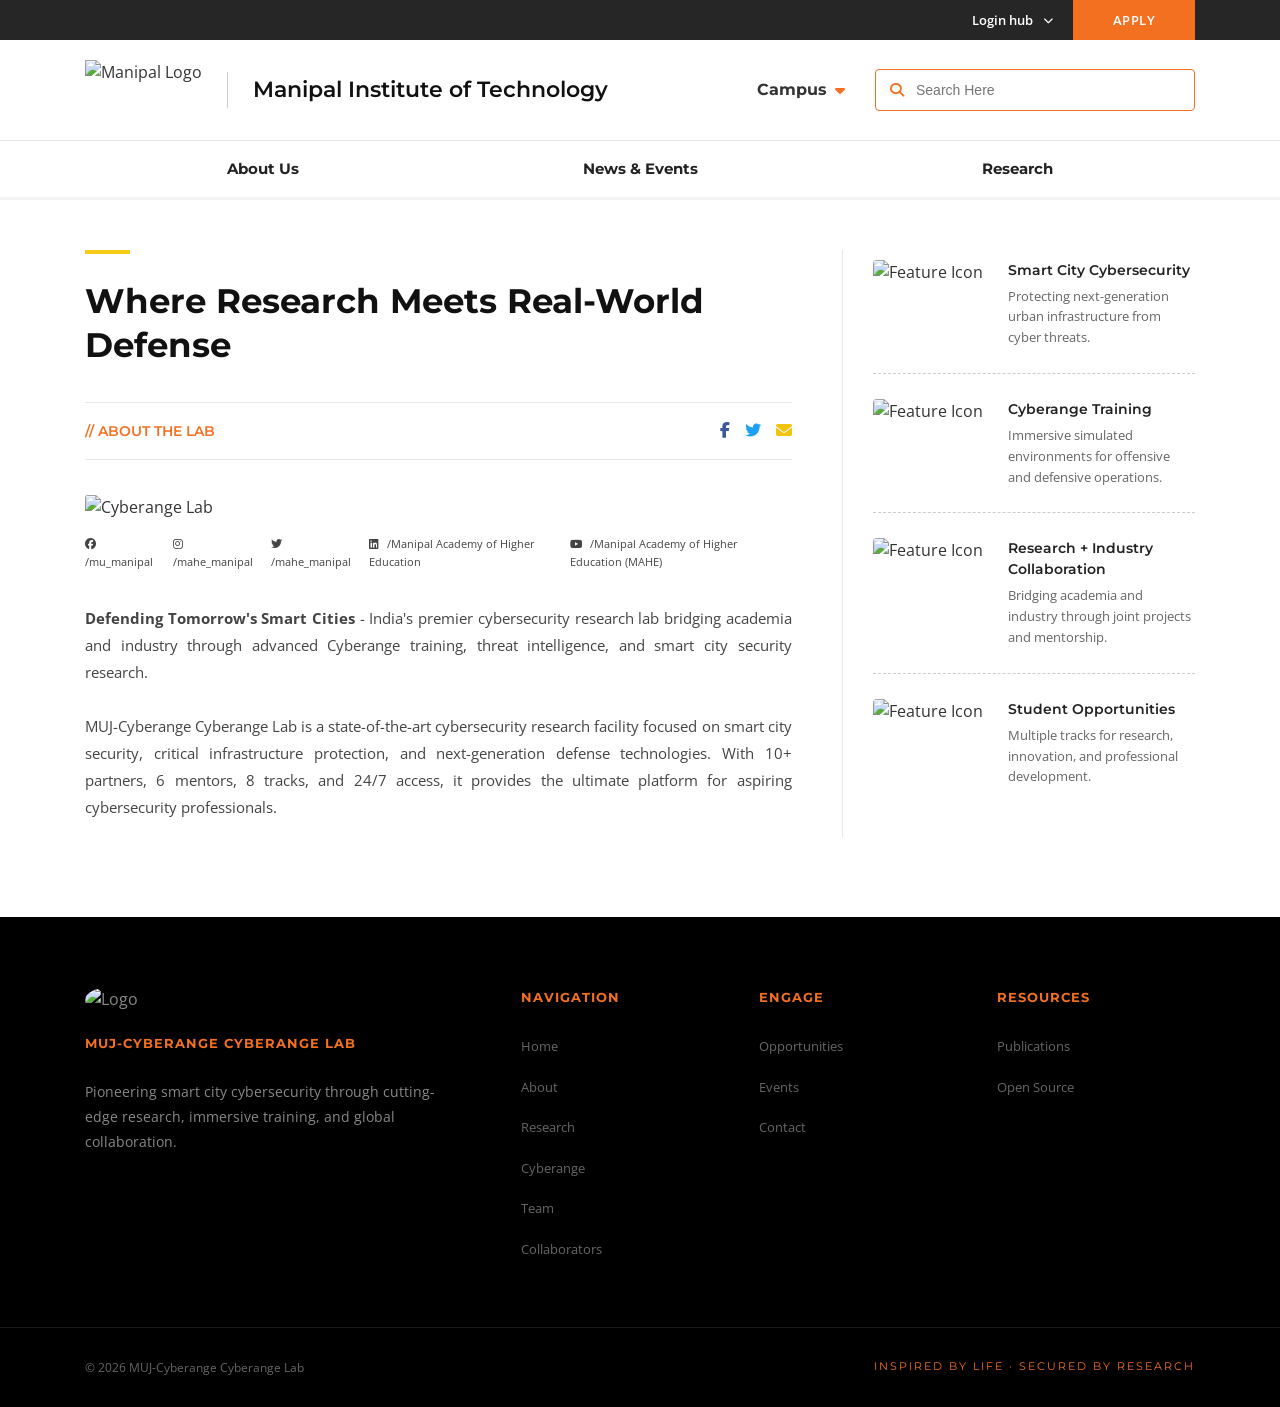
==== index.html @ 20b035b1 "Rename homepage.html to index.html for Vercel deployment" ====
<!DOCTYPE html>
<html lang="en">

<head>
    <meta charset="UTF-8">
    <meta name="viewport" content="width=device-width, initial-scale=1.0">
    <title>MUJ x Cyberange Lab</title>
    <link
        href="https://fonts.googleapis.com/css2?family=Open+Sans:wght@400;600;700&family=Montserrat:wght@500;600;700&display=swap"
        rel="stylesheet">
    <link rel="stylesheet" href="https://cdnjs.cloudflare.com/ajax/libs/font-awesome/6.4.0/css/all.min.css">
    <style>
        :root {
            --primary-orange: #f37021;
            --dark-grey: #262626;
            --light-bg: #f2f3f5;
            --text-main: #333333;
            --text-light: #666666;
            --border-color: #e6e6e6;
            --font-main: 'Open Sans', sans-serif;
            --font-head: 'Montserrat', sans-serif;
        }

        * {
            margin: 0;
            padding: 0;
            box-sizing: border-box;
        }

        body {
            font-family: var(--font-main);
            color: var(--text-main);
            line-height: 1.6;
        }

        a {
            text-decoration: none;
            color: inherit;
        }

        .container {
            max-width: 1140px;
            margin: 0 auto;
            padding: 0 15px;
        }

        /* Top Bar */
        .top-bar {
            background-color: var(--dark-grey);
            color: white;
            font-size: 13px;
        }

        .top-bar-content {
            display: flex;
            justify-content: flex-end;
            align-items: stretch;
            height: 40px;
        }

        .login-hub {
            display: flex;
            align-items: center;
            gap: 10px;
            padding: 0 20px;
            font-weight: 600;
        }

        .login-hub i {
            font-size: 10px;
        }

        .btn-apply-top {
            background-color: var(--primary-orange);
            font-weight: 600;
            padding: 0 40px;
            display: flex;
            align-items: center;
            justify-content: center;
            letter-spacing: 0.5px;
        }

        .btn-apply-top:hover {
            opacity: 0.9;
        }

        /* Header */
        header {
            background-color: #ffffff;
            padding: 20px 0;
        }

        .header-content {
            display: flex;
            justify-content: space-between;
            align-items: center;
        }

        .logo-section {
            display: flex;
            align-items: center;
            gap: 25px;
        }

        .logo-section img {
            height: 60px;
        }

        .institute-name {
            font-family: var(--font-head);
            font-weight: 600;
            font-size: 22px;
            color: #111;
            border-left: 1px solid #ccc;
            padding-left: 25px;
        }

        .header-right {
            display: flex;
            align-items: center;
            gap: 30px;
        }

        .campus-dropdown {
            font-weight: 700;
            font-size: 16px;
            cursor: pointer;
            display: flex;
            align-items: center;
            gap: 8px;
            font-family: var(--font-head);
        }

        .campus-dropdown i {
            color: var(--primary-orange);
        }

        .search-container {
            position: relative;
        }

        .search-container input {
            padding: 12px 15px 12px 40px;
            border: 1px solid var(--primary-orange);
            border-radius: 4px;
            width: 320px;
            outline: none;
            font-size: 14px;
        }

        .search-container i {
            position: absolute;
            left: 15px;
            top: 50%;
            transform: translateY(-50%);
            color: var(--primary-orange);
            font-size: 14px;
        }

        /* Navigation */
        .main-nav {
            background-color: white;
            border-top: 1px solid var(--border-color);
            border-bottom: 3px solid var(--light-bg);
            padding: 15px 0;
            position: sticky;
            top: 0;
            z-index: 100;
        }

        .nav-list {
            display: flex;
            justify-content: space-around;
            list-style: none;
            width: 100%;
        }

        .nav-list li a {
            font-weight: 700;
            font-size: 15px;
            color: #222;
            font-family: var(--font-head);
            transition: color 0.2s;
        }

        .nav-list li a:hover {
            color: var(--primary-orange);
        }

        /* Main Content */
        .main-wrapper {
            margin: 50px auto 80px;
            display: grid;
            grid-template-columns: 8fr 4fr;
            gap: 50px;
        }

        /* Article Section */
        .orange-dash {
            width: 45px;
            height: 4px;
            background-color: #f7ca18;
            margin-bottom: 25px;
        }

        .article-title {
            font-family: var(--font-head);
            font-size: 34px;
            font-weight: 700;
            color: #111;
            margin-bottom: 35px;
            line-height: 1.3;
        }

        .article-meta {
            display: flex;
            justify-content: space-between;
            align-items: center;
            border-top: 1px solid var(--border-color);
            border-bottom: 1px solid var(--border-color);
            padding: 15px 0;
            margin-bottom: 35px;
        }

        .article-date {
            color: var(--text-light);
            font-size: 14px;
        }

        .social-share {
            display: flex;
            gap: 15px;
            font-size: 16px;
        }

        .social-share a.fb {
            color: #3b5998;
        }

        .social-share a.tw {
            color: #1da1f2;
        }

        .social-share a.em {
            color: #f1c40f;
        }

        .article-image {
            width: 100%;
            height: auto;
            border-radius: 3px;
            margin-bottom: 15px;
        }

        .social-row-img {
            display: flex;
            justify-content: center;
            align-items: center;
            gap: 15px;
            margin-bottom: 35px;
            font-size: 11px;
            color: #444;
        }

        .social-row-img i {
            margin-right: 5px;
        }

        .article-text {
            color: #444;
            font-size: 15px;
            line-height: 1.8;
            text-align: justify;
        }

        /* Sidebar */
        .sidebar {
            padding-top: 10px;
            border-left: 1px solid var(--border-color);
            padding-left: 30px;
        }

        .news-item {
            display: flex;
            gap: 15px;
            margin-bottom: 25px;
            padding-bottom: 25px;
            border-bottom: 1px dashed #ccc;
        }

        .news-item:last-child {
            border-bottom: none;
        }

        .news-item img {
            width: 120px;
            height: 80px;
            object-fit: cover;
            border-radius: 4px;
        }

        .news-item a {
            font-size: 14px;
            font-family: var(--font-head);
            font-weight: 600;
            color: #222;
            line-height: 1.5;
            flex: 1;
        }

        .news-item a:hover {
            color: var(--primary-orange);
        }

        /* Footer */
        footer {
            background-color: var(--light-bg);
            padding: 70px 0 0;
        }

        .footer-grid {
            display: grid;
            grid-template-columns: 2fr 2fr 2fr 2fr 2fr;
            gap: 20px;
            padding-bottom: 50px;
        }

        .footer-col h4 {
            font-family: var(--font-head);
            font-size: 15px;
            font-weight: 700;
            margin-bottom: 25px;
            color: #333;
        }

        .footer-col ul {
            list-style: none;
        }

        .footer-col ul li {
            margin-bottom: 15px;
        }

        .footer-col ul li a {
            color: var(--text-light);
            font-size: 13px;
        }

        .footer-col ul li a:hover {
            color: var(--primary-orange);
            text-decoration: underline;
        }

        .footer-actions {
            display: flex;
            flex-direction: column;
            gap: 20px;
        }

        .btn-outline {
            display: block;
            width: 100%;
            padding: 12px 0;
            border: 1px solid var(--primary-orange);
            color: var(--primary-orange);
            background: transparent;
            font-family: var(--font-head);
            font-weight: 600;
            font-size: 12px;
            text-align: center;
            cursor: pointer;
            transition: all 0.3s;
        }

        .btn-outline:hover {
            background: var(--primary-orange);
            color: white;
        }

        .footer-bottom {
            background-color: transparent;
            border-top: 1px solid var(--border-color);
            padding: 30px 0;
        }

        .footer-bottom-inner {
            display: flex;
            justify-content: space-between;
            align-items: center;
        }

        .footer-branding {
            display: flex;
            align-items: center;
            gap: 25px;
        }

        .footer-socials {
            display: flex;
            gap: 10px;
        }

        .footer-socials a {
            display: inline-flex;
            align-items: center;
            justify-content: center;
            width: 32px;
            height: 32px;
            background-color: #e0e0e0;
            color: #555;
            border-radius: 2px;
            font-size: 14px;
            transition: background 0.3s, color 0.3s;
        }

        .footer-socials a:hover {
            background-color: var(--primary-orange);
            color: white;
        }

        .newsletter {
            display: flex;
            align-items: center;
            gap: 15px;
        }

        .newsletter span {
            font-size: 13px;
            color: var(--text-main);
            font-weight: 600;
        }

        .newsletter input {
            padding: 12px 15px;
            border: 1px solid #ccc;
            width: 250px;
            outline: none;
            font-size: 13px;
        }

        .btn-subscribe {
            background-color: var(--primary-orange);
            color: white;
            border: none;
            padding: 13px 25px;
            font-weight: 600;
            font-size: 12px;
            cursor: pointer;
        }

        .btn-subscribe:hover {
            opacity: 0.9;
        }

        /* Utility classes replacement for inline styling */
        .logo-img {
            height: 60px; 
            object-fit: contain;
        }

        .article-date-styled {
            font-weight: 600; 
            font-family: var(--font-head); 
            color: var(--primary-orange);
        }

        .feature-details {
            flex: 1; 
            display: flex; 
            flex-direction: column; 
            justify-content: center; 
            gap: 5px;
        }

        /* Footer Dark Styles */
        .footer-dark {
            background-color: #000;
            padding: 70px 0 0;
            color: #888;
        }

        .footer-dark .footer-grid {
            display: grid;
            grid-template-columns: 4fr 2fr 2fr 2fr;
            gap: 40px;
            padding-bottom: 50px;
        }

        .footer-dark .footer-col-main {
            padding-right: 40px;
        }

        .footer-brand-img {
            border-radius: 50%; 
            margin-bottom: 20px;
        }

        .footer-brand-name {
            color: white; 
            text-transform: none; 
            font-size: 16px; 
            margin-bottom: 15px; 
            font-weight: 600; 
            letter-spacing: 0;
        }

        .footer-brand-desc {
            font-size: 14px; 
            color: #888; 
            line-height: 1.8;
        }

        .footer-dark .footer-col h4 {
            font-family: var(--font-head);
            font-size: 13px;
            font-weight: 700;
            margin-bottom: 25px;
            color: var(--primary-orange);
            letter-spacing: 1px;
            text-transform: uppercase;
        }

        .footer-dark .footer-col ul {
            list-style: none;
            padding: 0;
            margin: 0;
        }

        .footer-dark .footer-col ul li {
            margin-bottom: 15px;
        }

        .footer-dark .footer-col ul li a {
            color: #666;
            font-size: 13px;
            box-shadow: none;
            text-decoration: none;
            transition: color 0.2s;
        }

        .footer-dark .footer-col ul li a:hover {
            color: var(--primary-orange);
        }

        .footer-dark .footer-bottom {
            background-color: transparent;
            border-top: 1px solid #1a1a1a;
            padding: 30px 0;
        }

        .footer-dark .footer-bottom-inner {
            display: flex;
            justify-content: space-between;
            align-items: center;
            color: #666;
            font-size: 12px;
        }

        .footer-slogan {
            color: var(--primary-orange); 
            font-family: var(--font-head); 
            font-size: 11px; 
            letter-spacing: 2px;
        }
    </style>
</head>

<body>

    <!-- Top Bar -->
    <div class="top-bar">
        <div class="container top-bar-content">
            <a href="#" class="login-hub">Login hub <i class="fas fa-chevron-down"></i></a>
            <a href="#" class="btn-apply-top">APPLY</a>
        </div>
    </div>

    <!-- Header -->
    <header>
        <div class="container header-content">
            <div class="logo-section">
                <!-- Using MAHE logo found from web -->
                <img src="https://upload.wikimedia.org/wikipedia/en/thumb/5/5f/Manipal_Academy_of_Higher_Education_Logo.svg/300px-Manipal_Academy_of_Higher_Education_Logo.svg.png"
                    alt="Manipal Logo" class="logo-img">
                <div class="institute-name">
                    Manipal Institute of Technology
                </div>
            </div>
            <div class="header-right">
                <div class="campus-dropdown">
                    Campus <i class="fas fa-caret-down"></i>
                </div>
                <div class="search-container">
                    <i class="fas fa-search"></i>
                    <input type="text" placeholder="Search Here">
                </div>
            </div>
        </div>
    </header>

    <!-- Navigation -->
    <nav class="main-nav">
        <div class="container">
            <ul class="nav-list">
                <li><a href="#">About Us</a></li>
                <li><a href="#">News & Events</a></li>
                <li><a href="#">Research</a></li>
            </ul>
        </div>
    </nav>

    <!-- Main Content -->
    <section class="container main-wrapper">

        <!-- Left Article -->
        <article class="article-section">
            <div class="orange-dash"></div>
            <h1 class="article-title">Where Research Meets Real-World Defense</h1>

            <div class="article-meta">
                <span class="article-date article-date-styled">// ABOUT THE LAB</span>
                <div class="social-share">
                    <a href="#" class="fb" aria-label="Facebook"><i class="fab fa-facebook-f"></i></a>
                    <a href="#" class="tw" aria-label="Twitter"><i class="fab fa-twitter"></i></a>
                    <a href="#" class="em" aria-label="Email"><i class="fas fa-envelope"></i></a>
                </div>
            </div>

            <!-- Image placeholder -->
            <img src="https://via.placeholder.com/800x450/e9ecef/888888?text=Cyberange+Lab+(Upload+Later)"
                alt="Cyberange Lab" class="article-image">

            <!-- Small social row seen under the image -->
            <div class="social-row-img">
                <span><i class="fab fa-facebook"></i> /mu_manipal</span>
                <span><i class="fab fa-instagram"></i> /mahe_manipal</span>
                <span><i class="fab fa-twitter"></i> /mahe_manipal</span>
                <span><i class="fab fa-linkedin"></i> /Manipal Academy of Higher Education</span>
                <span><i class="fab fa-youtube"></i> /Manipal Academy of Higher Education (MAHE)</span>
            </div>

            <p class="article-text">
                <strong>Defending Tomorrow's Smart Cities</strong> - India's premier cybersecurity research lab bridging
                academia and industry through advanced Cyberange training, threat intelligence, and smart city security
                research.
                <br><br>
                MUJ-Cyberange Cyberange Lab is a state-of-the-art cybersecurity research facility focused on smart city
                security, critical infrastructure protection, and next-generation defense technologies. With 10+
                partners, 6 mentors, 8 tracks, and 24/7 access, it provides the ultimate platform for aspiring
                cybersecurity professionals.
            </p>
        </article>

        <!-- Right Sidebar (Features) -->
        <aside class="sidebar">
            <div class="news-item">
                <img src="https://via.placeholder.com/120x80/e9ecef/888888?text=Icon" alt="Feature Icon">
                <div class="feature-details">
                    <a href="#">Smart City Cybersecurity</a>
                    <span style="font-size: 13px; color: #666; font-weight: 400;">Protecting next-generation urban
                        infrastructure from cyber threats.</span>
                </div>
            </div>

            <div class="news-item">
                <img src="https://via.placeholder.com/120x80/e9ecef/888888?text=Icon" alt="Feature Icon">
                <div class="feature-details">
                    <a href="#">Cyberange Training</a>
                    <span style="font-size: 13px; color: #666; font-weight: 400;">Immersive simulated environments for
                        offensive and defensive operations.</span>
                </div>
            </div>

            <div class="news-item">
                <img src="https://via.placeholder.com/120x80/e9ecef/888888?text=Icon" alt="Feature Icon">
                <div class="feature-details">
                    <a href="#">Research + Industry Collaboration</a>
                    <span style="font-size: 13px; color: #666; font-weight: 400;">Bridging academia and industry through
                        joint projects and mentorship.</span>
                </div>
            </div>

            <div class="news-item">
                <img src="https://via.placeholder.com/120x80/e9ecef/888888?text=Icon" alt="Feature Icon">
                <div class="feature-details">
                    <a href="#">Student Opportunities</a>
                    <span style="font-size: 13px; color: #666; font-weight: 400;">Multiple tracks for research,
                        innovation, and professional development.</span>
                </div>
            </div>
        </aside>

    </section>

    <footer class="footer-dark">
        <div class="container footer-grid">
            <div class="footer-col footer-col-main">
                <img src="https://via.placeholder.com/40x40/f37021/ffffff?text=MUJ" alt="Logo" class="footer-brand-img">
                <h4 class="footer-brand-name">MUJ-Cyberange Cyberange Lab</h4>
                <p class="footer-brand-desc">Pioneering smart city cybersecurity through cutting-edge research, immersive training, and global collaboration.</p>
            </div>
            <div class="footer-col">
                <h4>NAVIGATION</h4>
                <ul>
                    <li><a href="https://cyberrange-gamma.vercel.app/">Home</a></li>
                    <li><a href="https://cyberrange-gamma.vercel.app/about">About</a></li>
                    <li><a href="https://cyberrange-gamma.vercel.app/research">Research</a></li>
                    <li><a href="https://cyberrange-gamma.vercel.app/cyberrange">Cyberange</a></li>
                    <li><a href="https://cyberrange-gamma.vercel.app/team">Team</a></li>
                    <li><a href="https://cyberrange-gamma.vercel.app/collaborators">Collaborators</a></li>
                </ul>
            </div>
            <div class="footer-col">
                <h4>ENGAGE</h4>
                <ul>
                    <li><a href="https://cyberrange-gamma.vercel.app/opportunities">Opportunities</a></li>
                    <li><a href="https://cyberrange-gamma.vercel.app/events">Events</a></li>
                    <li><a href="https://cyberrange-gamma.vercel.app/contact">Contact</a></li>
                </ul>
            </div>
            <div class="footer-col">
                <h4>RESOURCES</h4>
                <ul>
                    <li><a href="https://cyberrange-gamma.vercel.app/publications">Publications</a></li>
                    <li><a href="https://cyberrange-gamma.vercel.app/opensource">Open Source</a></li>
                </ul>
            </div>
        </div>

        <div class="footer-bottom">
            <div class="container footer-bottom-inner">
                <div>&copy; 2026 MUJ-Cyberange Cyberange Lab</div>
                <div class="footer-slogan">INSPIRED BY LIFE &middot; SECURED BY RESEARCH</div>
            </div>
        </div>
    </footer>

</body>

</html>
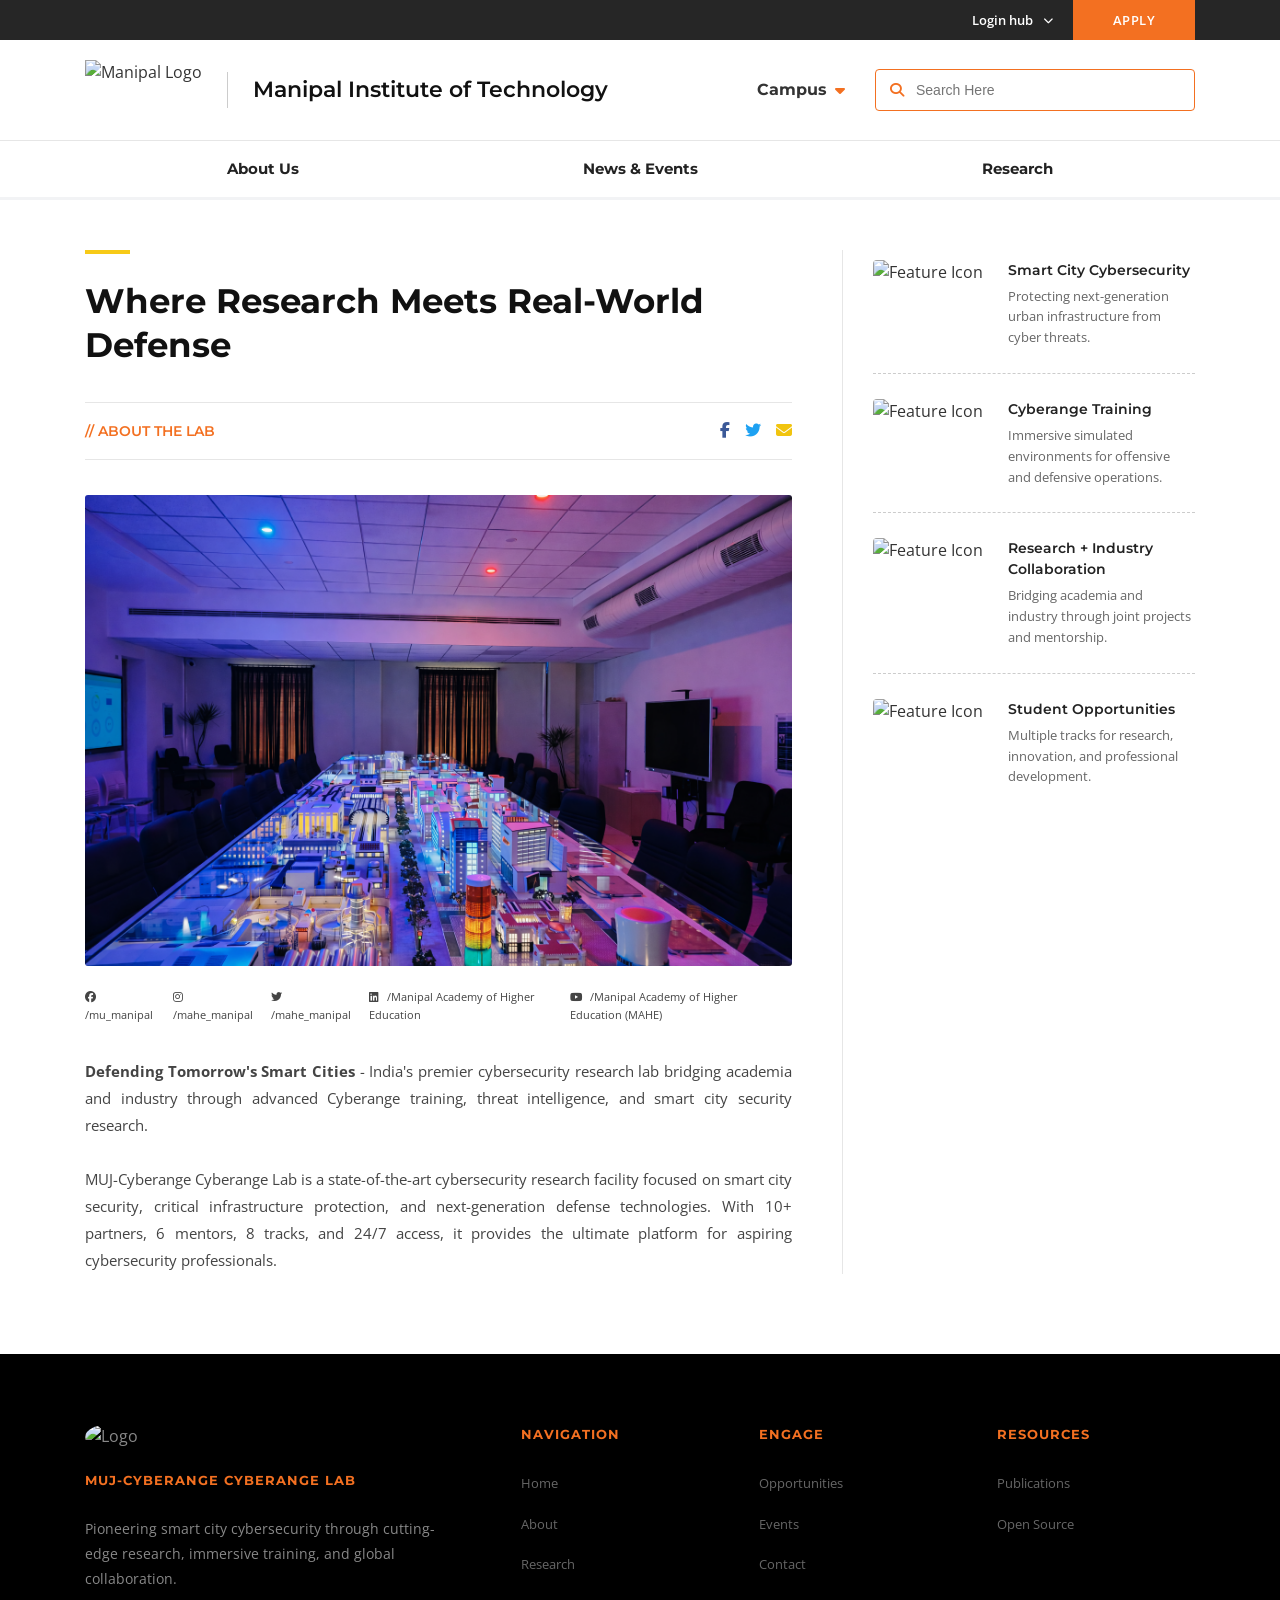
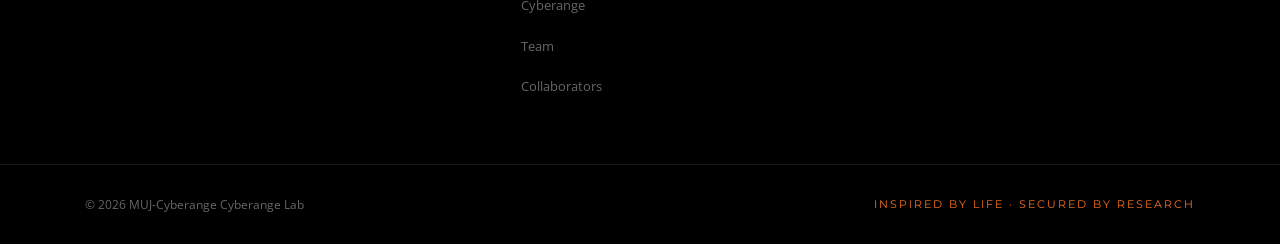
==== commit 68e79b27: "Add lab image and update index.html to use it" ====
--- a/index.html
+++ b/index.html
@@ -472,6 +472,12 @@
             gap: 5px;
         }
 
+        .feature-desc {
+            font-size: 13px; 
+            color: #666; 
+            font-weight: 400;
+        }
+
         /* Footer Dark Styles */
         .footer-dark {
             background-color: #000;
@@ -627,7 +633,7 @@
             </div>
 
             <!-- Image placeholder -->
-            <img src="https://via.placeholder.com/800x450/e9ecef/888888?text=Cyberange+Lab+(Upload+Later)"
+            <img src="lab.png"
                 alt="Cyberange Lab" class="article-image">
 
             <!-- Small social row seen under the image -->
@@ -657,7 +663,7 @@
                 <img src="https://via.placeholder.com/120x80/e9ecef/888888?text=Icon" alt="Feature Icon">
                 <div class="feature-details">
                     <a href="#">Smart City Cybersecurity</a>
-                    <span style="font-size: 13px; color: #666; font-weight: 400;">Protecting next-generation urban
+                    <span class="feature-desc">Protecting next-generation urban
                         infrastructure from cyber threats.</span>
                 </div>
             </div>
@@ -666,7 +672,7 @@
                 <img src="https://via.placeholder.com/120x80/e9ecef/888888?text=Icon" alt="Feature Icon">
                 <div class="feature-details">
                     <a href="#">Cyberange Training</a>
-                    <span style="font-size: 13px; color: #666; font-weight: 400;">Immersive simulated environments for
+                    <span class="feature-desc">Immersive simulated environments for
                         offensive and defensive operations.</span>
                 </div>
             </div>
@@ -675,7 +681,7 @@
                 <img src="https://via.placeholder.com/120x80/e9ecef/888888?text=Icon" alt="Feature Icon">
                 <div class="feature-details">
                     <a href="#">Research + Industry Collaboration</a>
-                    <span style="font-size: 13px; color: #666; font-weight: 400;">Bridging academia and industry through
+                    <span class="feature-desc">Bridging academia and industry through
                         joint projects and mentorship.</span>
                 </div>
             </div>
@@ -684,7 +690,7 @@
                 <img src="https://via.placeholder.com/120x80/e9ecef/888888?text=Icon" alt="Feature Icon">
                 <div class="feature-details">
                     <a href="#">Student Opportunities</a>
-                    <span style="font-size: 13px; color: #666; font-weight: 400;">Multiple tracks for research,
+                    <span class="feature-desc">Multiple tracks for research,
                         innovation, and professional development.</span>
                 </div>
             </div>
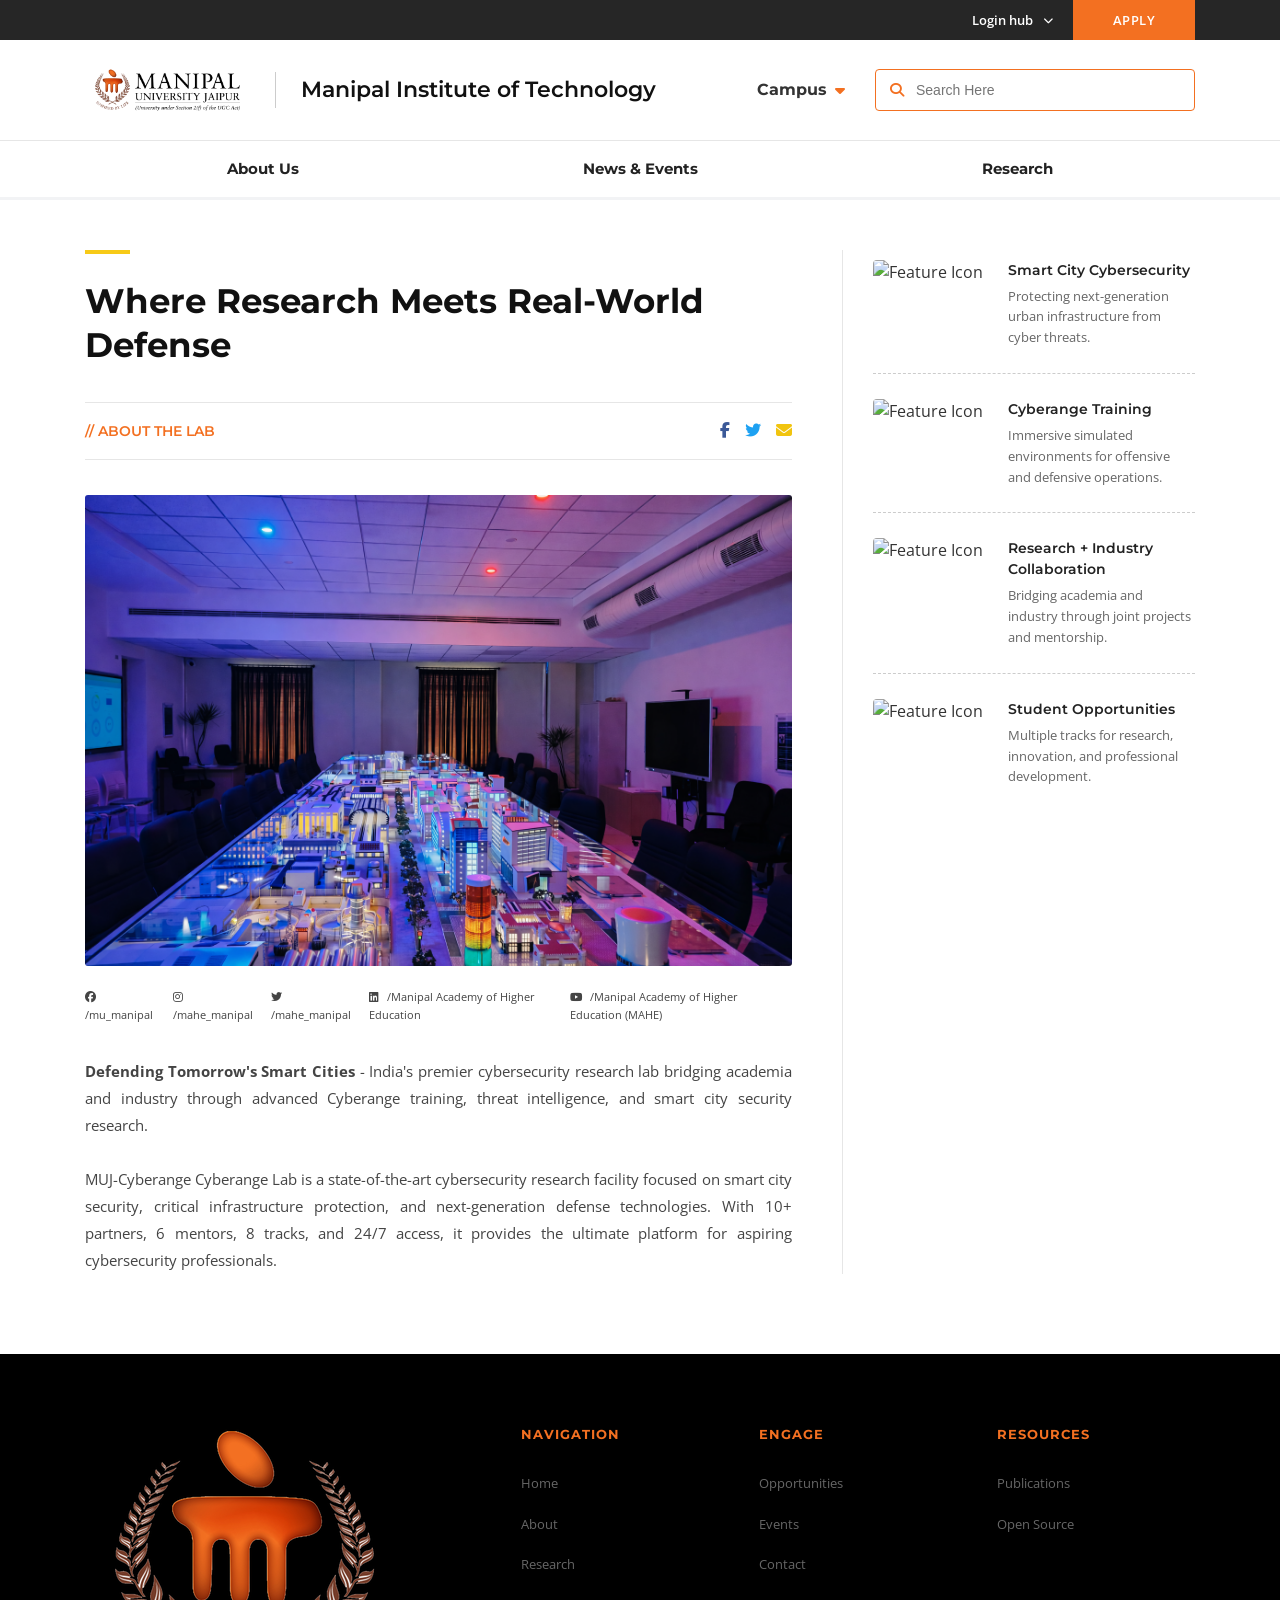
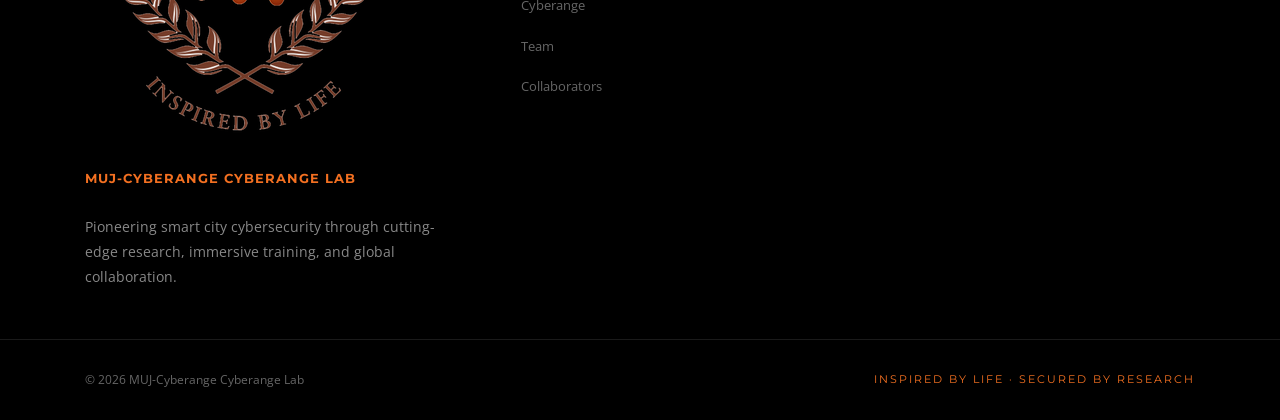
==== commit 03c1b279: "Add header and footer logos and update index.html to use them" ====
--- a/index.html
+++ b/index.html
@@ -9,566 +9,7 @@
         href="https://fonts.googleapis.com/css2?family=Open+Sans:wght@400;600;700&family=Montserrat:wght@500;600;700&display=swap"
         rel="stylesheet">
     <link rel="stylesheet" href="https://cdnjs.cloudflare.com/ajax/libs/font-awesome/6.4.0/css/all.min.css">
-    <style>
-        :root {
-            --primary-orange: #f37021;
-            --dark-grey: #262626;
-            --light-bg: #f2f3f5;
-            --text-main: #333333;
-            --text-light: #666666;
-            --border-color: #e6e6e6;
-            --font-main: 'Open Sans', sans-serif;
-            --font-head: 'Montserrat', sans-serif;
-        }
-
-        * {
-            margin: 0;
-            padding: 0;
-            box-sizing: border-box;
-        }
-
-        body {
-            font-family: var(--font-main);
-            color: var(--text-main);
-            line-height: 1.6;
-        }
-
-        a {
-            text-decoration: none;
-            color: inherit;
-        }
-
-        .container {
-            max-width: 1140px;
-            margin: 0 auto;
-            padding: 0 15px;
-        }
-
-        /* Top Bar */
-        .top-bar {
-            background-color: var(--dark-grey);
-            color: white;
-            font-size: 13px;
-        }
-
-        .top-bar-content {
-            display: flex;
-            justify-content: flex-end;
-            align-items: stretch;
-            height: 40px;
-        }
-
-        .login-hub {
-            display: flex;
-            align-items: center;
-            gap: 10px;
-            padding: 0 20px;
-            font-weight: 600;
-        }
-
-        .login-hub i {
-            font-size: 10px;
-        }
-
-        .btn-apply-top {
-            background-color: var(--primary-orange);
-            font-weight: 600;
-            padding: 0 40px;
-            display: flex;
-            align-items: center;
-            justify-content: center;
-            letter-spacing: 0.5px;
-        }
-
-        .btn-apply-top:hover {
-            opacity: 0.9;
-        }
-
-        /* Header */
-        header {
-            background-color: #ffffff;
-            padding: 20px 0;
-        }
-
-        .header-content {
-            display: flex;
-            justify-content: space-between;
-            align-items: center;
-        }
-
-        .logo-section {
-            display: flex;
-            align-items: center;
-            gap: 25px;
-        }
-
-        .logo-section img {
-            height: 60px;
-        }
-
-        .institute-name {
-            font-family: var(--font-head);
-            font-weight: 600;
-            font-size: 22px;
-            color: #111;
-            border-left: 1px solid #ccc;
-            padding-left: 25px;
-        }
-
-        .header-right {
-            display: flex;
-            align-items: center;
-            gap: 30px;
-        }
-
-        .campus-dropdown {
-            font-weight: 700;
-            font-size: 16px;
-            cursor: pointer;
-            display: flex;
-            align-items: center;
-            gap: 8px;
-            font-family: var(--font-head);
-        }
-
-        .campus-dropdown i {
-            color: var(--primary-orange);
-        }
-
-        .search-container {
-            position: relative;
-        }
-
-        .search-container input {
-            padding: 12px 15px 12px 40px;
-            border: 1px solid var(--primary-orange);
-            border-radius: 4px;
-            width: 320px;
-            outline: none;
-            font-size: 14px;
-        }
-
-        .search-container i {
-            position: absolute;
-            left: 15px;
-            top: 50%;
-            transform: translateY(-50%);
-            color: var(--primary-orange);
-            font-size: 14px;
-        }
-
-        /* Navigation */
-        .main-nav {
-            background-color: white;
-            border-top: 1px solid var(--border-color);
-            border-bottom: 3px solid var(--light-bg);
-            padding: 15px 0;
-            position: sticky;
-            top: 0;
-            z-index: 100;
-        }
-
-        .nav-list {
-            display: flex;
-            justify-content: space-around;
-            list-style: none;
-            width: 100%;
-        }
-
-        .nav-list li a {
-            font-weight: 700;
-            font-size: 15px;
-            color: #222;
-            font-family: var(--font-head);
-            transition: color 0.2s;
-        }
-
-        .nav-list li a:hover {
-            color: var(--primary-orange);
-        }
-
-        /* Main Content */
-        .main-wrapper {
-            margin: 50px auto 80px;
-            display: grid;
-            grid-template-columns: 8fr 4fr;
-            gap: 50px;
-        }
-
-        /* Article Section */
-        .orange-dash {
-            width: 45px;
-            height: 4px;
-            background-color: #f7ca18;
-            margin-bottom: 25px;
-        }
-
-        .article-title {
-            font-family: var(--font-head);
-            font-size: 34px;
-            font-weight: 700;
-            color: #111;
-            margin-bottom: 35px;
-            line-height: 1.3;
-        }
-
-        .article-meta {
-            display: flex;
-            justify-content: space-between;
-            align-items: center;
-            border-top: 1px solid var(--border-color);
-            border-bottom: 1px solid var(--border-color);
-            padding: 15px 0;
-            margin-bottom: 35px;
-        }
-
-        .article-date {
-            color: var(--text-light);
-            font-size: 14px;
-        }
-
-        .social-share {
-            display: flex;
-            gap: 15px;
-            font-size: 16px;
-        }
-
-        .social-share a.fb {
-            color: #3b5998;
-        }
-
-        .social-share a.tw {
-            color: #1da1f2;
-        }
-
-        .social-share a.em {
-            color: #f1c40f;
-        }
-
-        .article-image {
-            width: 100%;
-            height: auto;
-            border-radius: 3px;
-            margin-bottom: 15px;
-        }
-
-        .social-row-img {
-            display: flex;
-            justify-content: center;
-            align-items: center;
-            gap: 15px;
-            margin-bottom: 35px;
-            font-size: 11px;
-            color: #444;
-        }
-
-        .social-row-img i {
-            margin-right: 5px;
-        }
-
-        .article-text {
-            color: #444;
-            font-size: 15px;
-            line-height: 1.8;
-            text-align: justify;
-        }
-
-        /* Sidebar */
-        .sidebar {
-            padding-top: 10px;
-            border-left: 1px solid var(--border-color);
-            padding-left: 30px;
-        }
-
-        .news-item {
-            display: flex;
-            gap: 15px;
-            margin-bottom: 25px;
-            padding-bottom: 25px;
-            border-bottom: 1px dashed #ccc;
-        }
-
-        .news-item:last-child {
-            border-bottom: none;
-        }
-
-        .news-item img {
-            width: 120px;
-            height: 80px;
-            object-fit: cover;
-            border-radius: 4px;
-        }
-
-        .news-item a {
-            font-size: 14px;
-            font-family: var(--font-head);
-            font-weight: 600;
-            color: #222;
-            line-height: 1.5;
-            flex: 1;
-        }
-
-        .news-item a:hover {
-            color: var(--primary-orange);
-        }
-
-        /* Footer */
-        footer {
-            background-color: var(--light-bg);
-            padding: 70px 0 0;
-        }
-
-        .footer-grid {
-            display: grid;
-            grid-template-columns: 2fr 2fr 2fr 2fr 2fr;
-            gap: 20px;
-            padding-bottom: 50px;
-        }
-
-        .footer-col h4 {
-            font-family: var(--font-head);
-            font-size: 15px;
-            font-weight: 700;
-            margin-bottom: 25px;
-            color: #333;
-        }
-
-        .footer-col ul {
-            list-style: none;
-        }
-
-        .footer-col ul li {
-            margin-bottom: 15px;
-        }
-
-        .footer-col ul li a {
-            color: var(--text-light);
-            font-size: 13px;
-        }
-
-        .footer-col ul li a:hover {
-            color: var(--primary-orange);
-            text-decoration: underline;
-        }
-
-        .footer-actions {
-            display: flex;
-            flex-direction: column;
-            gap: 20px;
-        }
-
-        .btn-outline {
-            display: block;
-            width: 100%;
-            padding: 12px 0;
-            border: 1px solid var(--primary-orange);
-            color: var(--primary-orange);
-            background: transparent;
-            font-family: var(--font-head);
-            font-weight: 600;
-            font-size: 12px;
-            text-align: center;
-            cursor: pointer;
-            transition: all 0.3s;
-        }
-
-        .btn-outline:hover {
-            background: var(--primary-orange);
-            color: white;
-        }
-
-        .footer-bottom {
-            background-color: transparent;
-            border-top: 1px solid var(--border-color);
-            padding: 30px 0;
-        }
-
-        .footer-bottom-inner {
-            display: flex;
-            justify-content: space-between;
-            align-items: center;
-        }
-
-        .footer-branding {
-            display: flex;
-            align-items: center;
-            gap: 25px;
-        }
-
-        .footer-socials {
-            display: flex;
-            gap: 10px;
-        }
-
-        .footer-socials a {
-            display: inline-flex;
-            align-items: center;
-            justify-content: center;
-            width: 32px;
-            height: 32px;
-            background-color: #e0e0e0;
-            color: #555;
-            border-radius: 2px;
-            font-size: 14px;
-            transition: background 0.3s, color 0.3s;
-        }
-
-        .footer-socials a:hover {
-            background-color: var(--primary-orange);
-            color: white;
-        }
-
-        .newsletter {
-            display: flex;
-            align-items: center;
-            gap: 15px;
-        }
-
-        .newsletter span {
-            font-size: 13px;
-            color: var(--text-main);
-            font-weight: 600;
-        }
-
-        .newsletter input {
-            padding: 12px 15px;
-            border: 1px solid #ccc;
-            width: 250px;
-            outline: none;
-            font-size: 13px;
-        }
-
-        .btn-subscribe {
-            background-color: var(--primary-orange);
-            color: white;
-            border: none;
-            padding: 13px 25px;
-            font-weight: 600;
-            font-size: 12px;
-            cursor: pointer;
-        }
-
-        .btn-subscribe:hover {
-            opacity: 0.9;
-        }
-
-        /* Utility classes replacement for inline styling */
-        .logo-img {
-            height: 60px; 
-            object-fit: contain;
-        }
-
-        .article-date-styled {
-            font-weight: 600; 
-            font-family: var(--font-head); 
-            color: var(--primary-orange);
-        }
-
-        .feature-details {
-            flex: 1; 
-            display: flex; 
-            flex-direction: column; 
-            justify-content: center; 
-            gap: 5px;
-        }
-
-        .feature-desc {
-            font-size: 13px; 
-            color: #666; 
-            font-weight: 400;
-        }
-
-        /* Footer Dark Styles */
-        .footer-dark {
-            background-color: #000;
-            padding: 70px 0 0;
-            color: #888;
-        }
-
-        .footer-dark .footer-grid {
-            display: grid;
-            grid-template-columns: 4fr 2fr 2fr 2fr;
-            gap: 40px;
-            padding-bottom: 50px;
-        }
-
-        .footer-dark .footer-col-main {
-            padding-right: 40px;
-        }
-
-        .footer-brand-img {
-            border-radius: 50%; 
-            margin-bottom: 20px;
-        }
-
-        .footer-brand-name {
-            color: white; 
-            text-transform: none; 
-            font-size: 16px; 
-            margin-bottom: 15px; 
-            font-weight: 600; 
-            letter-spacing: 0;
-        }
-
-        .footer-brand-desc {
-            font-size: 14px; 
-            color: #888; 
-            line-height: 1.8;
-        }
-
-        .footer-dark .footer-col h4 {
-            font-family: var(--font-head);
-            font-size: 13px;
-            font-weight: 700;
-            margin-bottom: 25px;
-            color: var(--primary-orange);
-            letter-spacing: 1px;
-            text-transform: uppercase;
-        }
-
-        .footer-dark .footer-col ul {
-            list-style: none;
-            padding: 0;
-            margin: 0;
-        }
-
-        .footer-dark .footer-col ul li {
-            margin-bottom: 15px;
-        }
-
-        .footer-dark .footer-col ul li a {
-            color: #666;
-            font-size: 13px;
-            box-shadow: none;
-            text-decoration: none;
-            transition: color 0.2s;
-        }
-
-        .footer-dark .footer-col ul li a:hover {
-            color: var(--primary-orange);
-        }
-
-        .footer-dark .footer-bottom {
-            background-color: transparent;
-            border-top: 1px solid #1a1a1a;
-            padding: 30px 0;
-        }
-
-        .footer-dark .footer-bottom-inner {
-            display: flex;
-            justify-content: space-between;
-            align-items: center;
-            color: #666;
-            font-size: 12px;
-        }
-
-        .footer-slogan {
-            color: var(--primary-orange); 
-            font-family: var(--font-head); 
-            font-size: 11px; 
-            letter-spacing: 2px;
-        }
-    </style>
+    <link rel="stylesheet" href="style.css">
 </head>
 
 <body>
@@ -585,9 +26,7 @@
     <header>
         <div class="container header-content">
             <div class="logo-section">
-                <!-- Using MAHE logo found from web -->
-                <img src="https://upload.wikimedia.org/wikipedia/en/thumb/5/5f/Manipal_Academy_of_Higher_Education_Logo.svg/300px-Manipal_Academy_of_Higher_Education_Logo.svg.png"
-                    alt="Manipal Logo" class="logo-img">
+                <img src="MUJ-2.png" alt="Manipal Logo" class="logo-img">
                 <div class="institute-name">
                     Manipal Institute of Technology
                 </div>
@@ -633,8 +72,7 @@
             </div>
 
             <!-- Image placeholder -->
-            <img src="lab.png"
-                alt="Cyberange Lab" class="article-image">
+            <img src="lab.png" alt="Cyberange Lab" class="article-image">
 
             <!-- Small social row seen under the image -->
             <div class="social-row-img">
@@ -701,9 +139,10 @@
     <footer class="footer-dark">
         <div class="container footer-grid">
             <div class="footer-col footer-col-main">
-                <img src="https://via.placeholder.com/40x40/f37021/ffffff?text=MUJ" alt="Logo" class="footer-brand-img">
+                <img src="logo.png" alt="Logo" class="footer-brand-img">
                 <h4 class="footer-brand-name">MUJ-Cyberange Cyberange Lab</h4>
-                <p class="footer-brand-desc">Pioneering smart city cybersecurity through cutting-edge research, immersive training, and global collaboration.</p>
+                <p class="footer-brand-desc">Pioneering smart city cybersecurity through cutting-edge research,
+                    immersive training, and global collaboration.</p>
             </div>
             <div class="footer-col">
                 <h4>NAVIGATION</h4>
--- a/style.css
+++ b/style.css
@@ -0,0 +1,558 @@
+:root {
+            --primary-orange: #f37021;
+            --dark-grey: #262626;
+            --light-bg: #f2f3f5;
+            --text-main: #333333;
+            --text-light: #666666;
+            --border-color: #e6e6e6;
+            --font-main: 'Open Sans', sans-serif;
+            --font-head: 'Montserrat', sans-serif;
+        }
+
+        * {
+            margin: 0;
+            padding: 0;
+            box-sizing: border-box;
+        }
+
+        body {
+            font-family: var(--font-main);
+            color: var(--text-main);
+            line-height: 1.6;
+        }
+
+        a {
+            text-decoration: none;
+            color: inherit;
+        }
+
+        .container {
+            max-width: 1140px;
+            margin: 0 auto;
+            padding: 0 15px;
+        }
+
+        /* Top Bar */
+        .top-bar {
+            background-color: var(--dark-grey);
+            color: white;
+            font-size: 13px;
+        }
+
+        .top-bar-content {
+            display: flex;
+            justify-content: flex-end;
+            align-items: stretch;
+            height: 40px;
+        }
+
+        .login-hub {
+            display: flex;
+            align-items: center;
+            gap: 10px;
+            padding: 0 20px;
+            font-weight: 600;
+        }
+
+        .login-hub i {
+            font-size: 10px;
+        }
+
+        .btn-apply-top {
+            background-color: var(--primary-orange);
+            font-weight: 600;
+            padding: 0 40px;
+            display: flex;
+            align-items: center;
+            justify-content: center;
+            letter-spacing: 0.5px;
+        }
+
+        .btn-apply-top:hover {
+            opacity: 0.9;
+        }
+
+        /* Header */
+        header {
+            background-color: #ffffff;
+            padding: 20px 0;
+        }
+
+        .header-content {
+            display: flex;
+            justify-content: space-between;
+            align-items: center;
+        }
+
+        .logo-section {
+            display: flex;
+            align-items: center;
+            gap: 25px;
+        }
+
+        .logo-section img {
+            height: 60px;
+        }
+
+        .institute-name {
+            font-family: var(--font-head);
+            font-weight: 600;
+            font-size: 22px;
+            color: #111;
+            border-left: 1px solid #ccc;
+            padding-left: 25px;
+        }
+
+        .header-right {
+            display: flex;
+            align-items: center;
+            gap: 30px;
+        }
+
+        .campus-dropdown {
+            font-weight: 700;
+            font-size: 16px;
+            cursor: pointer;
+            display: flex;
+            align-items: center;
+            gap: 8px;
+            font-family: var(--font-head);
+        }
+
+        .campus-dropdown i {
+            color: var(--primary-orange);
+        }
+
+        .search-container {
+            position: relative;
+        }
+
+        .search-container input {
+            padding: 12px 15px 12px 40px;
+            border: 1px solid var(--primary-orange);
+            border-radius: 4px;
+            width: 320px;
+            outline: none;
+            font-size: 14px;
+        }
+
+        .search-container i {
+            position: absolute;
+            left: 15px;
+            top: 50%;
+            transform: translateY(-50%);
+            color: var(--primary-orange);
+            font-size: 14px;
+        }
+
+        /* Navigation */
+        .main-nav {
+            background-color: white;
+            border-top: 1px solid var(--border-color);
+            border-bottom: 3px solid var(--light-bg);
+            padding: 15px 0;
+            position: sticky;
+            top: 0;
+            z-index: 100;
+        }
+
+        .nav-list {
+            display: flex;
+            justify-content: space-around;
+            list-style: none;
+            width: 100%;
+        }
+
+        .nav-list li a {
+            font-weight: 700;
+            font-size: 15px;
+            color: #222;
+            font-family: var(--font-head);
+            transition: color 0.2s;
+        }
+
+        .nav-list li a:hover {
+            color: var(--primary-orange);
+        }
+
+        /* Main Content */
+        .main-wrapper {
+            margin: 50px auto 80px;
+            display: grid;
+            grid-template-columns: 8fr 4fr;
+            gap: 50px;
+        }
+
+        /* Article Section */
+        .orange-dash {
+            width: 45px;
+            height: 4px;
+            background-color: #f7ca18;
+            margin-bottom: 25px;
+        }
+
+        .article-title {
+            font-family: var(--font-head);
+            font-size: 34px;
+            font-weight: 700;
+            color: #111;
+            margin-bottom: 35px;
+            line-height: 1.3;
+        }
+
+        .article-meta {
+            display: flex;
+            justify-content: space-between;
+            align-items: center;
+            border-top: 1px solid var(--border-color);
+            border-bottom: 1px solid var(--border-color);
+            padding: 15px 0;
+            margin-bottom: 35px;
+        }
+
+        .article-date {
+            color: var(--text-light);
+            font-size: 14px;
+        }
+
+        .social-share {
+            display: flex;
+            gap: 15px;
+            font-size: 16px;
+        }
+
+        .social-share a.fb {
+            color: #3b5998;
+        }
+
+        .social-share a.tw {
+            color: #1da1f2;
+        }
+
+        .social-share a.em {
+            color: #f1c40f;
+        }
+
+        .article-image {
+            width: 100%;
+            height: auto;
+            border-radius: 3px;
+            margin-bottom: 15px;
+        }
+
+        .social-row-img {
+            display: flex;
+            justify-content: center;
+            align-items: center;
+            gap: 15px;
+            margin-bottom: 35px;
+            font-size: 11px;
+            color: #444;
+        }
+
+        .social-row-img i {
+            margin-right: 5px;
+        }
+
+        .article-text {
+            color: #444;
+            font-size: 15px;
+            line-height: 1.8;
+            text-align: justify;
+        }
+
+        /* Sidebar */
+        .sidebar {
+            padding-top: 10px;
+            border-left: 1px solid var(--border-color);
+            padding-left: 30px;
+        }
+
+        .news-item {
+            display: flex;
+            gap: 15px;
+            margin-bottom: 25px;
+            padding-bottom: 25px;
+            border-bottom: 1px dashed #ccc;
+        }
+
+        .news-item:last-child {
+            border-bottom: none;
+        }
+
+        .news-item img {
+            width: 120px;
+            height: 80px;
+            object-fit: cover;
+            border-radius: 4px;
+        }
+
+        .news-item a {
+            font-size: 14px;
+            font-family: var(--font-head);
+            font-weight: 600;
+            color: #222;
+            line-height: 1.5;
+            flex: 1;
+        }
+
+        .news-item a:hover {
+            color: var(--primary-orange);
+        }
+
+        /* Footer */
+        footer {
+            background-color: var(--light-bg);
+            padding: 70px 0 0;
+        }
+
+        .footer-grid {
+            display: grid;
+            grid-template-columns: 2fr 2fr 2fr 2fr 2fr;
+            gap: 20px;
+            padding-bottom: 50px;
+        }
+
+        .footer-col h4 {
+            font-family: var(--font-head);
+            font-size: 15px;
+            font-weight: 700;
+            margin-bottom: 25px;
+            color: #333;
+        }
+
+        .footer-col ul {
+            list-style: none;
+        }
+
+        .footer-col ul li {
+            margin-bottom: 15px;
+        }
+
+        .footer-col ul li a {
+            color: var(--text-light);
+            font-size: 13px;
+        }
+
+        .footer-col ul li a:hover {
+            color: var(--primary-orange);
+            text-decoration: underline;
+        }
+
+        .footer-actions {
+            display: flex;
+            flex-direction: column;
+            gap: 20px;
+        }
+
+        .btn-outline {
+            display: block;
+            width: 100%;
+            padding: 12px 0;
+            border: 1px solid var(--primary-orange);
+            color: var(--primary-orange);
+            background: transparent;
+            font-family: var(--font-head);
+            font-weight: 600;
+            font-size: 12px;
+            text-align: center;
+            cursor: pointer;
+            transition: all 0.3s;
+        }
+
+        .btn-outline:hover {
+            background: var(--primary-orange);
+            color: white;
+        }
+
+        .footer-bottom {
+            background-color: transparent;
+            border-top: 1px solid var(--border-color);
+            padding: 30px 0;
+        }
+
+        .footer-bottom-inner {
+            display: flex;
+            justify-content: space-between;
+            align-items: center;
+        }
+
+        .footer-branding {
+            display: flex;
+            align-items: center;
+            gap: 25px;
+        }
+
+        .footer-socials {
+            display: flex;
+            gap: 10px;
+        }
+
+        .footer-socials a {
+            display: inline-flex;
+            align-items: center;
+            justify-content: center;
+            width: 32px;
+            height: 32px;
+            background-color: #e0e0e0;
+            color: #555;
+            border-radius: 2px;
+            font-size: 14px;
+            transition: background 0.3s, color 0.3s;
+        }
+
+        .footer-socials a:hover {
+            background-color: var(--primary-orange);
+            color: white;
+        }
+
+        .newsletter {
+            display: flex;
+            align-items: center;
+            gap: 15px;
+        }
+
+        .newsletter span {
+            font-size: 13px;
+            color: var(--text-main);
+            font-weight: 600;
+        }
+
+        .newsletter input {
+            padding: 12px 15px;
+            border: 1px solid #ccc;
+            width: 250px;
+            outline: none;
+            font-size: 13px;
+        }
+
+        .btn-subscribe {
+            background-color: var(--primary-orange);
+            color: white;
+            border: none;
+            padding: 13px 25px;
+            font-weight: 600;
+            font-size: 12px;
+            cursor: pointer;
+        }
+
+        .btn-subscribe:hover {
+            opacity: 0.9;
+        }
+
+        /* Utility classes replacement for inline styling */
+        .logo-img {
+            height: 60px; 
+            object-fit: contain;
+        }
+
+        .article-date-styled {
+            font-weight: 600; 
+            font-family: var(--font-head); 
+            color: var(--primary-orange);
+        }
+
+        .feature-details {
+            flex: 1; 
+            display: flex; 
+            flex-direction: column; 
+            justify-content: center; 
+            gap: 5px;
+        }
+
+        .feature-desc {
+            font-size: 13px; 
+            color: #666; 
+            font-weight: 400;
+        }
+
+        /* Footer Dark Styles */
+        .footer-dark {
+            background-color: #000;
+            padding: 70px 0 0;
+            color: #888;
+        }
+
+        .footer-dark .footer-grid {
+            display: grid;
+            grid-template-columns: 4fr 2fr 2fr 2fr;
+            gap: 40px;
+            padding-bottom: 50px;
+        }
+
+        .footer-dark .footer-col-main {
+            padding-right: 40px;
+        }
+
+        .footer-brand-img {
+            border-radius: 50%; 
+            margin-bottom: 20px;
+        }
+
+        .footer-brand-name {
+            color: white; 
+            text-transform: none; 
+            font-size: 16px; 
+            margin-bottom: 15px; 
+            font-weight: 600; 
+            letter-spacing: 0;
+        }
+
+        .footer-brand-desc {
+            font-size: 14px; 
+            color: #888; 
+            line-height: 1.8;
+        }
+
+        .footer-dark .footer-col h4 {
+            font-family: var(--font-head);
+            font-size: 13px;
+            font-weight: 700;
+            margin-bottom: 25px;
+            color: var(--primary-orange);
+            letter-spacing: 1px;
+            text-transform: uppercase;
+        }
+
+        .footer-dark .footer-col ul {
+            list-style: none;
+            padding: 0;
+            margin: 0;
+        }
+
+        .footer-dark .footer-col ul li {
+            margin-bottom: 15px;
+        }
+
+        .footer-dark .footer-col ul li a {
+            color: #666;
+            font-size: 13px;
+            box-shadow: none;
+            text-decoration: none;
+            transition: color 0.2s;
+        }
+
+        .footer-dark .footer-col ul li a:hover {
+            color: var(--primary-orange);
+        }
+
+        .footer-dark .footer-bottom {
+            background-color: transparent;
+            border-top: 1px solid #1a1a1a;
+            padding: 30px 0;
+        }
+
+        .footer-dark .footer-bottom-inner {
+            display: flex;
+            justify-content: space-between;
+            align-items: center;
+            color: #666;
+            font-size: 12px;
+        }
+
+        .footer-slogan {
+            color: var(--primary-orange); 
+            font-family: var(--font-head); 
+            font-size: 11px; 
+            letter-spacing: 2px;
+        }
